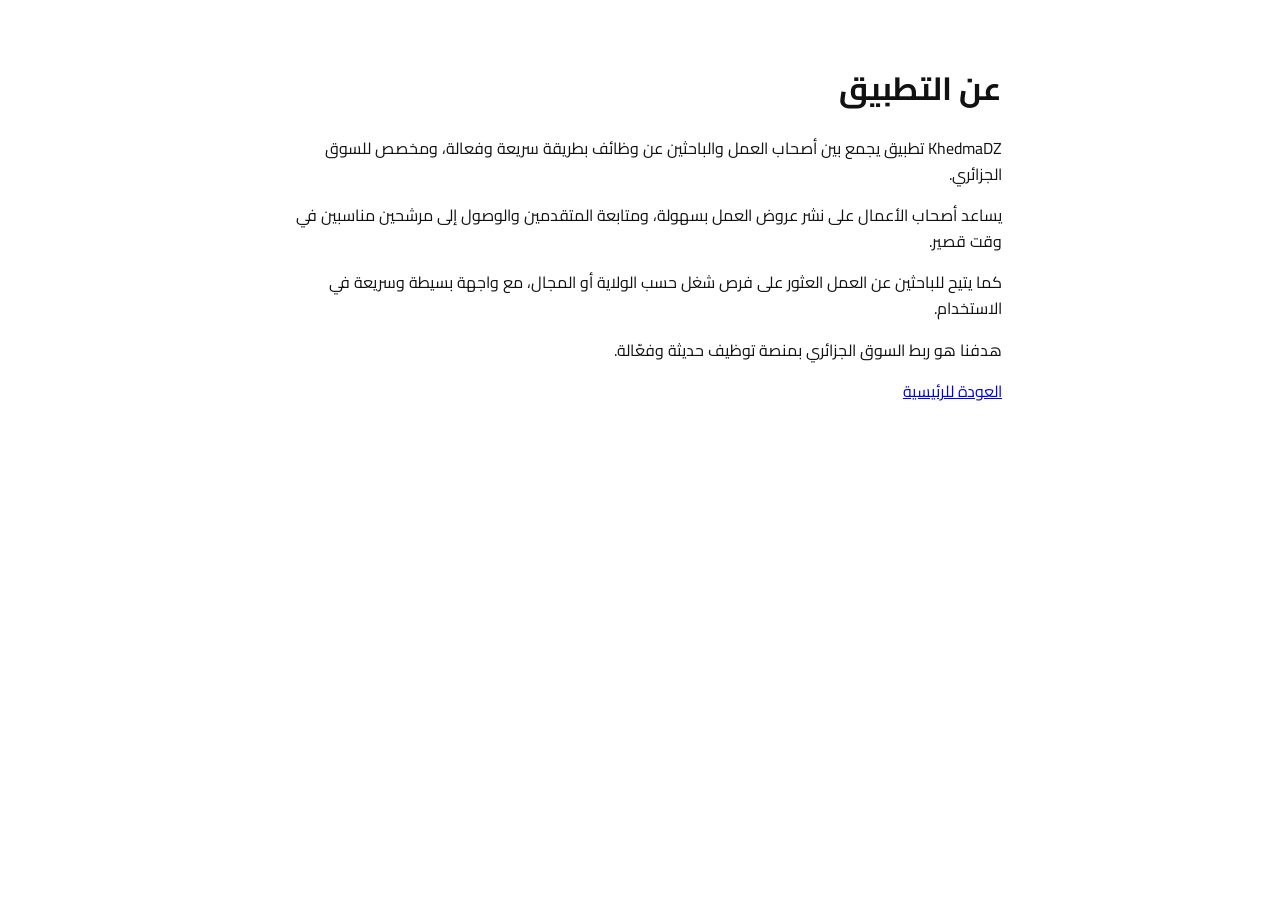
==== about.html @ 39e59d47 "Create about.html" ====
<!doctype html>
<html lang="ar" dir="rtl">
<head>
  <meta charset="utf-8">
  <meta name="viewport" content="width=device-width,initial-scale=1">
  <title>عن KhedmaDZ</title>
  <link href="https://fonts.googleapis.com/css2?family=Cairo:wght@300;400;600;700&display=swap" rel="stylesheet">
  <link rel="stylesheet" href="style.css">
</head>
<body>
<div class="container article">
  <h1>عن التطبيق</h1>
  <p>KhedmaDZ تطبيق يجمع بين أصحاب العمل والباحثين عن وظائف بطريقة سريعة وفعالة، ومخصص للسوق الجزائري.</p>

  <p>يساعد أصحاب الأعمال على نشر عروض العمل بسهولة، ومتابعة المتقدمين والوصول إلى مرشحين مناسبين في وقت قصير.</p>

  <p>كما يتيح للباحثين عن العمل العثور على فرص شغل حسب الولاية أو المجال، مع واجهة بسيطة وسريعة في الاستخدام.</p>

  <p>هدفنا هو ربط السوق الجزائري بمنصة توظيف حديثة وفعّالة.</p>

  <p><a href="index.html">العودة للرئيسية</a></p>
</div>
</body>
</html>
---- style.css ----
:root{
  --accent:#f5c21a;
  --dark:#111;
  --muted:#666;
}
*{box-sizing:border-box}
body{font-family:Cairo, system-ui, Arial; margin:0; background:#fff; color:var(--dark); line-height:1.6}
.container{max-width:980px;margin:40px auto;padding:20px}
.header{display:flex;align-items:center;justify-content:space-between}
.logo{font-weight:700}
.hero{background:#fff;padding:36px;border-radius:10px;text-align:center;box-shadow:0 6px 18px rgba(0,0,0,0.06)}
.h1{font-size:28px;margin:8px 0}
.h2{color:var(--muted);margin-bottom:18px}
.cta{display:inline-block;background:var(--accent);color:#000;padding:12px 22px;border-radius:8px;font-weight:700;text-decoration:none}
.features{display:grid;grid-template-columns:repeat(auto-fit,minmax(220px,1fr));gap:16px;margin-top:24px}
.card{background:#fafafa;border-radius:8px;padding:18px;box-shadow:0 3px 10px rgba(0,0,0,0.04)}
.footer{margin-top:28px;text-align:center;color:var(--muted);font-size:14px}
.nav{margin-top:14px;text-align:center}
.nav a{margin:0 8px;color:var(--dark);text-decoration:none}
.article{max-width:760px;margin:24px auto;padding:18px}
.ad-slot{background:#f1f1f1;border:1px dashed #ddd;padding:18px;margin:18px 0;text-align:center;color:var(--muted)}

@media(max-width:600px){.container{margin:20px 12px}}
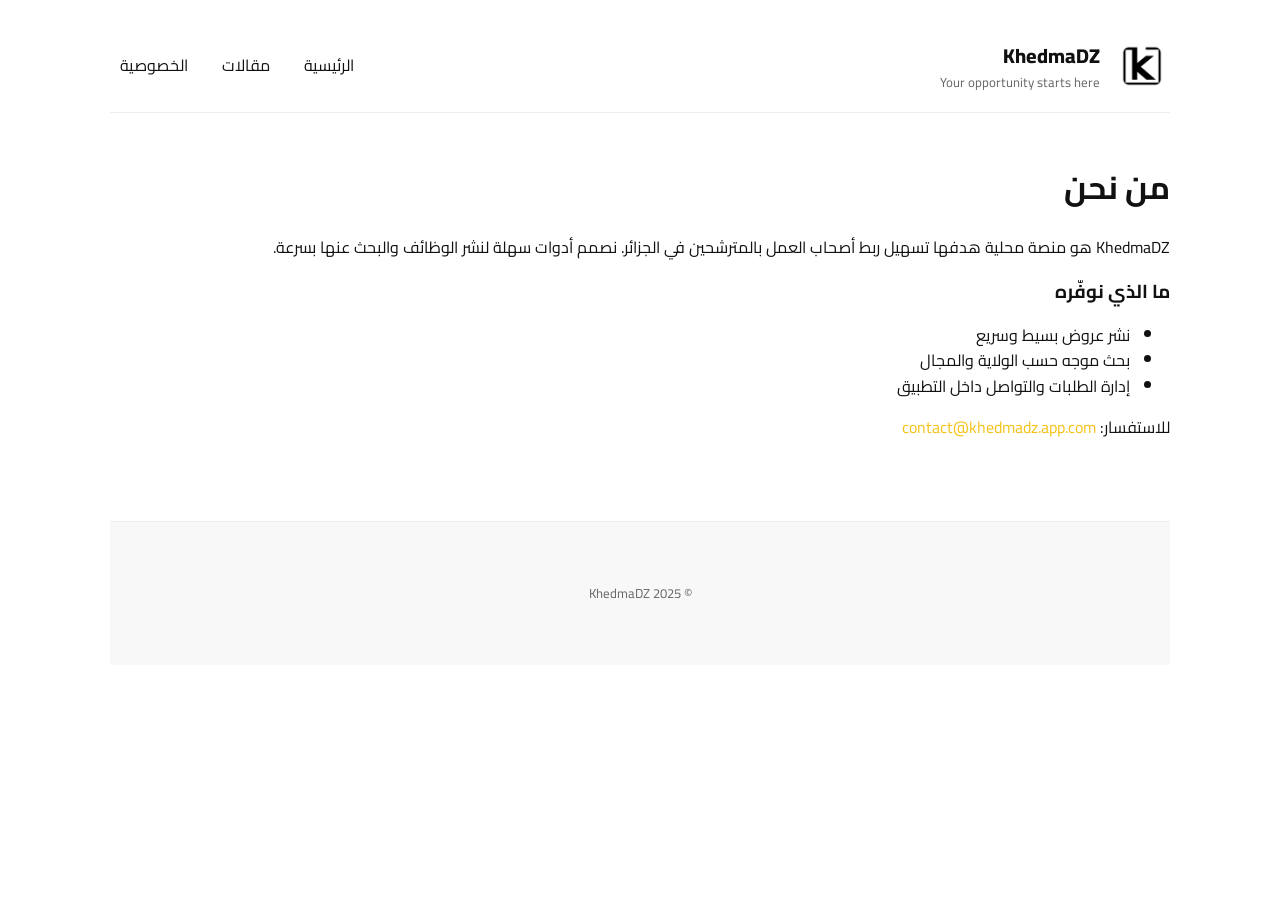
==== commit 8e36cb78: "Update about.html" ====
--- a/about.html
+++ b/about.html
@@ -1,24 +1,42 @@
 <!doctype html>
 <html lang="ar" dir="rtl">
 <head>
-  <meta charset="utf-8">
-  <meta name="viewport" content="width=device-width,initial-scale=1">
+  <meta charset="utf-8"><meta name="viewport" content="width=device-width,initial-scale=1">
   <title>عن KhedmaDZ</title>
-  <link href="https://fonts.googleapis.com/css2?family=Cairo:wght@300;400;600;700&display=swap" rel="stylesheet">
+  <link href="https://fonts.googleapis.com/css2?family=Cairo:wght@300;400;700&display=swap" rel="stylesheet">
   <link rel="stylesheet" href="style.css">
 </head>
 <body>
-<div class="container article">
-  <h1>عن التطبيق</h1>
-  <p>KhedmaDZ تطبيق يجمع بين أصحاب العمل والباحثين عن وظائف بطريقة سريعة وفعالة، ومخصص للسوق الجزائري.</p>
+  <div class="container">
+    <header class="site-header">
+      <div class="brand">
+        <img class="logo" src="design.dz.png" alt="KhedmaDZ">
+        <div><div class="title">KhedmaDZ</div><div class="tag">Your opportunity starts here</div></div>
+      </div>
+      <nav class="nav"><a href="index.html">الرئيسية</a><a href="blog.html">مقالات</a><a href="privacy.html">الخصوصية</a></nav>
+    </header>
 
-  <p>يساعد أصحاب الأعمال على نشر عروض العمل بسهولة، ومتابعة المتقدمين والوصول إلى مرشحين مناسبين في وقت قصير.</p>
+    <main class="section">
+      <div class="hero-card article">
+        <h1>من نحن</h1>
+        <p>KhedmaDZ هو منصة محلية هدفها تسهيل ربط أصحاب العمل بالمترشحين في الجزائر. نصمم أدوات سهلة لنشر الوظائف والبحث عنها بسرعة.</p>
 
-  <p>كما يتيح للباحثين عن العمل العثور على فرص شغل حسب الولاية أو المجال، مع واجهة بسيطة وسريعة في الاستخدام.</p>
+        <h3>ما الذي نوفّره</h3>
+        <ul>
+          <li>نشر عروض بسيط وسريع</li>
+          <li>بحث موجه حسب الولاية والمجال</li>
+          <li>إدارة الطلبات والتواصل داخل التطبيق</li>
+        </ul>
 
-  <p>هدفنا هو ربط السوق الجزائري بمنصة توظيف حديثة وفعّالة.</p>
+        <p>للاستفسار: <a href="mailto:contact@khedmadz.app.com">contact@khedmadz.app.com</a></p>
+      </div>
+    </main>
 
-  <p><a href="index.html">العودة للرئيسية</a></p>
-</div>
+    <footer class="footer">
+      <div class="container center">
+        <p class="small">© 2025 KhedmaDZ</p>
+      </div>
+    </footer>
+  </div>
 </body>
 </html>
--- a/style.css
+++ b/style.css
@@ -2,22 +2,49 @@
   --accent:#f5c21a;
   --dark:#111;
   --muted:#666;
+  --bg:#ffffff;
+  --card:#fbfbfb;
+  --border:#eee;
+  --maxw:1100px;
+  --radius:12px;
+  --container-padding:20px;
 }
 *{box-sizing:border-box}
-body{font-family:Cairo, system-ui, Arial; margin:0; background:#fff; color:var(--dark); line-height:1.6}
-.container{max-width:980px;margin:40px auto;padding:20px}
-.header{display:flex;align-items:center;justify-content:space-between}
-.logo{font-weight:700}
-.hero{background:#fff;padding:36px;border-radius:10px;text-align:center;box-shadow:0 6px 18px rgba(0,0,0,0.06)}
-.h1{font-size:28px;margin:8px 0}
-.h2{color:var(--muted);margin-bottom:18px}
-.cta{display:inline-block;background:var(--accent);color:#000;padding:12px 22px;border-radius:8px;font-weight:700;text-decoration:none}
-.features{display:grid;grid-template-columns:repeat(auto-fit,minmax(220px,1fr));gap:16px;margin-top:24px}
-.card{background:#fafafa;border-radius:8px;padding:18px;box-shadow:0 3px 10px rgba(0,0,0,0.04)}
-.footer{margin-top:28px;text-align:center;color:var(--muted);font-size:14px}
-.nav{margin-top:14px;text-align:center}
-.nav a{margin:0 8px;color:var(--dark);text-decoration:none}
-.article{max-width:760px;margin:24px auto;padding:18px}
-.ad-slot{background:#f1f1f1;border:1px dashed #ddd;padding:18px;margin:18px 0;text-align:center;color:var(--muted)}
-
-@media(max-width:600px){.container{margin:20px 12px}}
+html,body{height:100%;margin:0;font-family: 'Cairo', system-ui, sans-serif;background:var(--bg);color:var(--dark);line-height:1.6}
+a{color:var(--accent);text-decoration:none}
+.container{max-width:var(--maxw);margin:0 auto;padding:var(--container-padding)}
+.site-header{display:flex;align-items:center;justify-content:space-between;padding:18px 0;border-bottom:1px solid var(--border);background:#fff;position:sticky;top:0;z-index:40}
+.brand{display:flex;align-items:center;gap:14px}
+.brand img.logo{height:56px}
+.brand .title{font-weight:800;font-size:20px}
+.brand .tag{font-size:13px;color:var(--muted)}
+.nav{display:flex;gap:14px;align-items:center}
+.nav a{color:var(--dark);padding:8px 10px;border-radius:8px}
+.nav a:hover{background:#f7f7f7}
+.hero{display:grid;grid-template-columns:1fr 420px;gap:28px;align-items:center;padding:36px 0}
+@media(max-width:920px){.hero{grid-template-columns:1fr;padding:28px 0}}
+.hero .hero-card{background:linear-gradient(180deg,#fff,#fbfbfb);padding:28px;border-radius:16px;box-shadow:0 8px 30px rgba(0,0,0,0.04)}
+.h1{font-size:30px;margin:0 0 10px}
+.h2{color:var(--muted);margin:0 0 18px}
+.cta{display:inline-block;background:var(--accent);color:#000;padding:12px 20px;border-radius:10px;font-weight:700}
+.hero .meta{margin-top:16px;color:var(--muted);font-size:14px}
+.screenshots{display:flex;flex-direction:column;gap:12px;align-items:center}
+.screenshots img{width:320px;border-radius:18px;box-shadow:0 12px 30px rgba(0,0,0,0.08)}
+.features{display:grid;grid-template-columns:repeat(auto-fit,minmax(220px,1fr));gap:16px;margin-top:22px}
+.card{background:var(--card);padding:18px;border-radius:12px;border:1px solid var(--border)}
+.section{padding:28px 0}
+.section h3{margin:0 0 10px}
+.employer-boxes{display:grid;grid-template-columns:repeat(auto-fit,minmax(260px,1fr));gap:14px;margin-top:14px}
+.ad-slot{background:#fff;border:1px dashed #ddd;padding:18px;text-align:center;color:var(--muted);border-radius:10px;margin:18px 0}
+.blog-list ul{padding-left:18px}
+.footer{background:#f8f8f8;padding:28px 0;margin-top:36px;border-top:1px solid var(--border)}
+.footer .row{display:flex;flex-wrap:wrap;gap:18px;justify-content:space-between;align-items:center}
+.footer .contacts a{display:inline-block;margin-right:8px;color:var(--dark)}
+.small{font-size:13px;color:var(--muted)}
+.center{text-align:center}
+@media(max-width:600px){
+  .nav{display:none}
+  .hero{grid-template-columns:1fr}
+  .screenshots img{width:220px}
+  .brand .title{font-size:18px}
+}
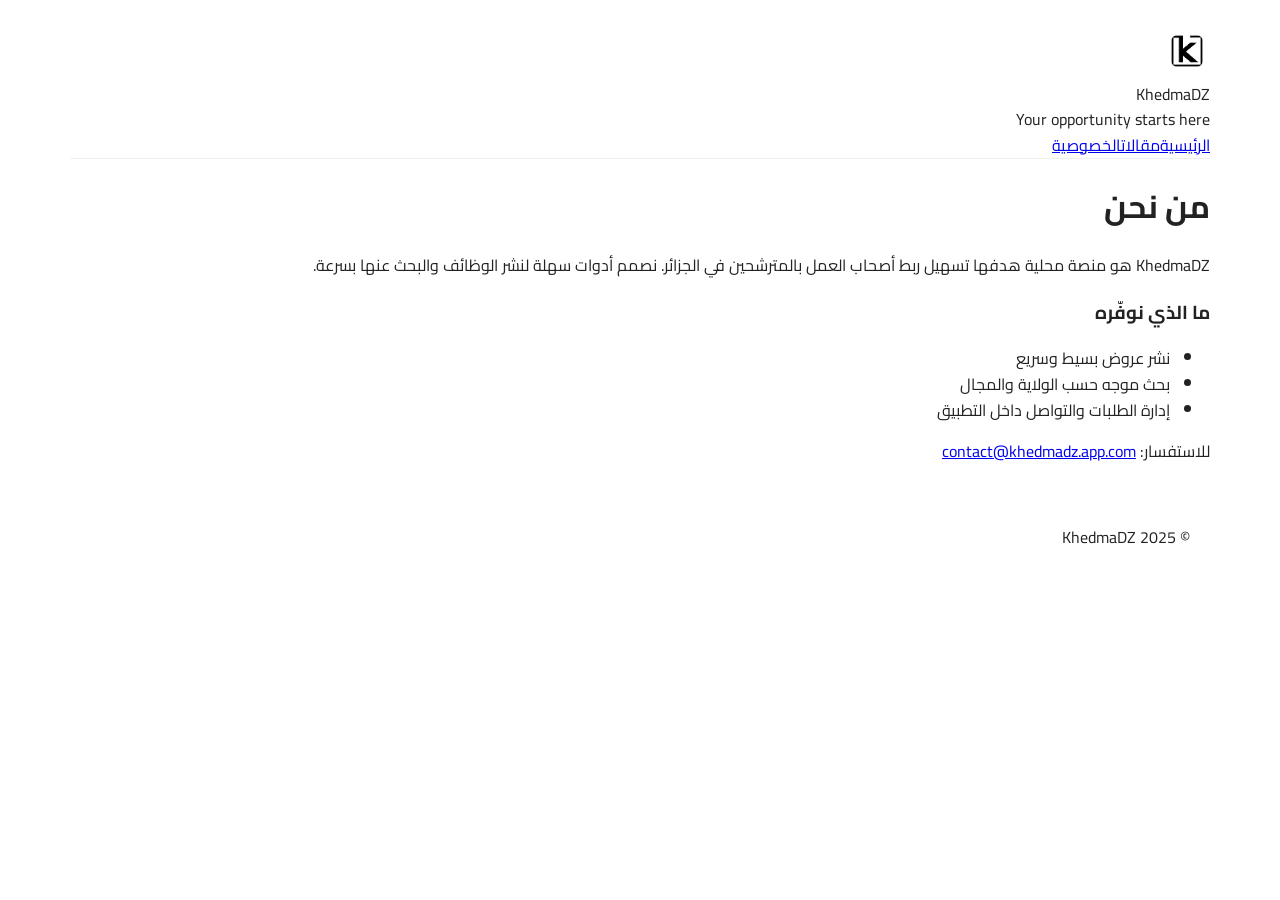
==== commit e7c9d243: "Update about.html" ====
--- a/about.html
+++ b/about.html
@@ -1,6 +1,15 @@
 <!doctype html>
 <html lang="ar" dir="rtl">
 <head>
+  <!-- Google tag (gtag.js) -->
+<script async src="https://www.googletagmanager.com/gtag/js?id=AW-17768304312"></script>
+<script>
+  window.dataLayer = window.dataLayer || [];
+  function gtag(){dataLayer.push(arguments);}
+  gtag('js', new Date());
+
+  gtag('config', 'AW-17768304312');
+</script>
   <meta charset="utf-8"><meta name="viewport" content="width=device-width,initial-scale=1">
   <title>عن KhedmaDZ</title>
   <link href="https://fonts.googleapis.com/css2?family=Cairo:wght@300;400;700&display=swap" rel="stylesheet">
--- a/style.css
+++ b/style.css
@@ -1,50 +1,115 @@
+/* قاعدة عامة */
 :root{
-  --accent:#f5c21a;
-  --dark:#111;
-  --muted:#666;
-  --bg:#ffffff;
-  --card:#fbfbfb;
-  --border:#eee;
-  --maxw:1100px;
-  --radius:12px;
+  --accent:#f3c13a; /* أصفر مائل كما في الصور */
+  --muted:#9b9b9b;
+  --card-bg:#ffffff;
+  --card-shadow: 0 12px 30px rgba(11,11,11,0.04);
+  --max-width:1180px;
   --container-padding:20px;
+  --font-serif: "Cairo", system-ui, -apple-system, "Segoe UI", Roboto, "Helvetica Neue", Arial;
 }
+
 *{box-sizing:border-box}
-html,body{height:100%;margin:0;font-family: 'Cairo', system-ui, sans-serif;background:var(--bg);color:var(--dark);line-height:1.6}
-a{color:var(--accent);text-decoration:none}
-.container{max-width:var(--maxw);margin:0 auto;padding:var(--container-padding)}
-.site-header{display:flex;align-items:center;justify-content:space-between;padding:18px 0;border-bottom:1px solid var(--border);background:#fff;position:sticky;top:0;z-index:40}
-.brand{display:flex;align-items:center;gap:14px}
-.brand img.logo{height:56px}
-.brand .title{font-weight:800;font-size:20px}
-.brand .tag{font-size:13px;color:var(--muted)}
-.nav{display:flex;gap:14px;align-items:center}
-.nav a{color:var(--dark);padding:8px 10px;border-radius:8px}
-.nav a:hover{background:#f7f7f7}
-.hero{display:grid;grid-template-columns:1fr 420px;gap:28px;align-items:center;padding:36px 0}
-@media(max-width:920px){.hero{grid-template-columns:1fr;padding:28px 0}}
-.hero .hero-card{background:linear-gradient(180deg,#fff,#fbfbfb);padding:28px;border-radius:16px;box-shadow:0 8px 30px rgba(0,0,0,0.04)}
-.h1{font-size:30px;margin:0 0 10px}
-.h2{color:var(--muted);margin:0 0 18px}
-.cta{display:inline-block;background:var(--accent);color:#000;padding:12px 20px;border-radius:10px;font-weight:700}
-.hero .meta{margin-top:16px;color:var(--muted);font-size:14px}
-.screenshots{display:flex;flex-direction:column;gap:12px;align-items:center}
-.screenshots img{width:320px;border-radius:18px;box-shadow:0 12px 30px rgba(0,0,0,0.08)}
-.features{display:grid;grid-template-columns:repeat(auto-fit,minmax(220px,1fr));gap:16px;margin-top:22px}
-.card{background:var(--card);padding:18px;border-radius:12px;border:1px solid var(--border)}
-.section{padding:28px 0}
-.section h3{margin:0 0 10px}
-.employer-boxes{display:grid;grid-template-columns:repeat(auto-fit,minmax(260px,1fr));gap:14px;margin-top:14px}
-.ad-slot{background:#fff;border:1px dashed #ddd;padding:18px;text-align:center;color:var(--muted);border-radius:10px;margin:18px 0}
-.blog-list ul{padding-left:18px}
-.footer{background:#f8f8f8;padding:28px 0;margin-top:36px;border-top:1px solid var(--border)}
-.footer .row{display:flex;flex-wrap:wrap;gap:18px;justify-content:space-between;align-items:center}
-.footer .contacts a{display:inline-block;margin-right:8px;color:var(--dark)}
-.small{font-size:13px;color:var(--muted)}
-.center{text-align:center}
-@media(max-width:600px){
-  .nav{display:none}
-  .hero{grid-template-columns:1fr}
-  .screenshots img{width:220px}
-  .brand .title{font-size:18px}
+html,body{height:100%}
+body{
+  margin:0;
+  font-family:var(--font-serif);
+  direction:rtl;
+  color:#222;
+  background:#fff;
+  -webkit-font-smoothing:antialiased;
+  -moz-osx-font-smoothing:grayscale;
+  line-height:1.6;
 }
+
+/* Container */
+.container{
+  max-width:var(--max-width);
+  margin:0 auto;
+  padding:28px var(--container-padding);
+}
+
+/* Header */
+.site-header{
+  border-bottom:1px solid rgba(0,0,0,0.06);
+  background:#fff;
+  position:sticky;
+  top:0;
+  z-index:50;
+}
+.header-inner{
+  display:flex;
+  align-items:center;
+  justify-content:space-between;
+}
+.logo{height:46px}
+.main-nav ul{list-style:none;margin:0;padding:0;display:flex;gap:22px;align-items:center}
+.main-nav a{color:#222;text-decoration:none;font-weight:600}
+
+/* Hero */
+.hero{display:flex;gap:30px;align-items:flex-start;padding:48px 0 60px}
+.hero-left{flex:1;min-width:260px;padding-top:14px}
+.hero-right{width:520px;display:flex;justify-content:center;align-items:center}
+.hero h1{font-size:34px;margin:0 0 12px;font-weight:800}
+.subtitle{color: #444;margin:6px 0 18px}
+.btn-cta{display:inline-block;background:var(--accent);color:#111;padding:12px 18px;border-radius:8px;text-decoration:none;font-weight:700;box-shadow:0 6px 18px rgba(243,193,58,0.12)}
+.meta{font-size:13px;color:var(--muted);margin-top:10px}
+.meta a{color:var(--accent);text-decoration:none}
+
+/* phones gallery */
+.phones{position:relative;display:flex;gap:18px;justify-content:center;align-items:center}
+.phone{background:#fff;border-radius:14px;padding:18px;box-shadow: var(--card-shadow);transform-origin:center;display:flex;justify-content:center;align-items:center}
+.phone img{display:block;max-width:220px;height:auto;border-radius:18px}
+
+/* position tweaks to mimic stacked phones */
+.p1{transform: translateX(0) rotate(-1deg); z-index:3}
+.p2{transform: translateX(-24px) translateY(6px) rotate(0deg); z-index:2}
+.p3{transform: translateX(-48px) translateY(12px) rotate(2deg); z-index:1}
+
+/* Features inline (hero) */
+.features-inline{display:flex;gap:12px;margin-top:22px}
+.feature-box{background:#fff;padding:18px;border-radius:10px;box-shadow: var(--card-shadow);flex:1}
+.feature-box h4{margin:0 0 8px}
+
+/* For employers */
+.for-employers{padding:40px 0}
+.cards{display:grid;grid-template-columns:repeat(3,1fr);gap:18px;margin-top:18px}
+.card{background:#fff;border-radius:12px;padding:22px;box-shadow:var(--card-shadow);min-height:110px}
+.card h3{margin:0 0 10px;font-size:18px}
+
+/* Blog teaser */
+.blog-teaser{padding:40px 0 80px;text-align:center}
+.blog-teaser .teaser-list{list-style:none;padding:0;margin:14px 0 0}
+.blog-teaser .teaser-list li{margin:10px 0}
+.blog-teaser a{color:var(--accent);text-decoration:none;font-weight:700}
+
+/* Footer */
+.site-footer{border-top:1px solid rgba(0,0,0,0.05);background:#fafafa;padding:30px 0}
+.footer-grid{display:flex;gap:20px;align-items:flex-start;justify-content:space-between}
+.footer-grid .col{flex:1}
+.contact-col .emails a{color:var(--accent);text-decoration:none;font-weight:700}
+.muted{color:var(--muted)}
+
+/* Responsive: mobile first adjustments */
+@media (max-width:980px){
+  .hero{flex-direction:column-reverse;align-items:center;padding:28px 0}
+  .hero-right{width:100%}
+  .phones{gap:12px}
+  .phone img{max-width:260px}
+  .cards{grid-template-columns:1fr;align-items:stretch}
+  .features-inline{flex-direction:column}
+  .main-nav ul{gap:14px}
+  .header-inner{padding:8px 10px}
+  .logo{height:42px}
+  .hero h1{font-size:28px;text-align:center}
+  .hero-left{text-align:center}
+  .blog-teaser{text-align:center}
+  .footer-grid{flex-direction:column;gap:14px}
+}
+
+/* Small mobile tweaks */
+@media (max-width:420px){
+  .hero h1{font-size:22px}
+  .phone img{max-width:220px}
+  .btn-cta{padding:10px 14px}
+}
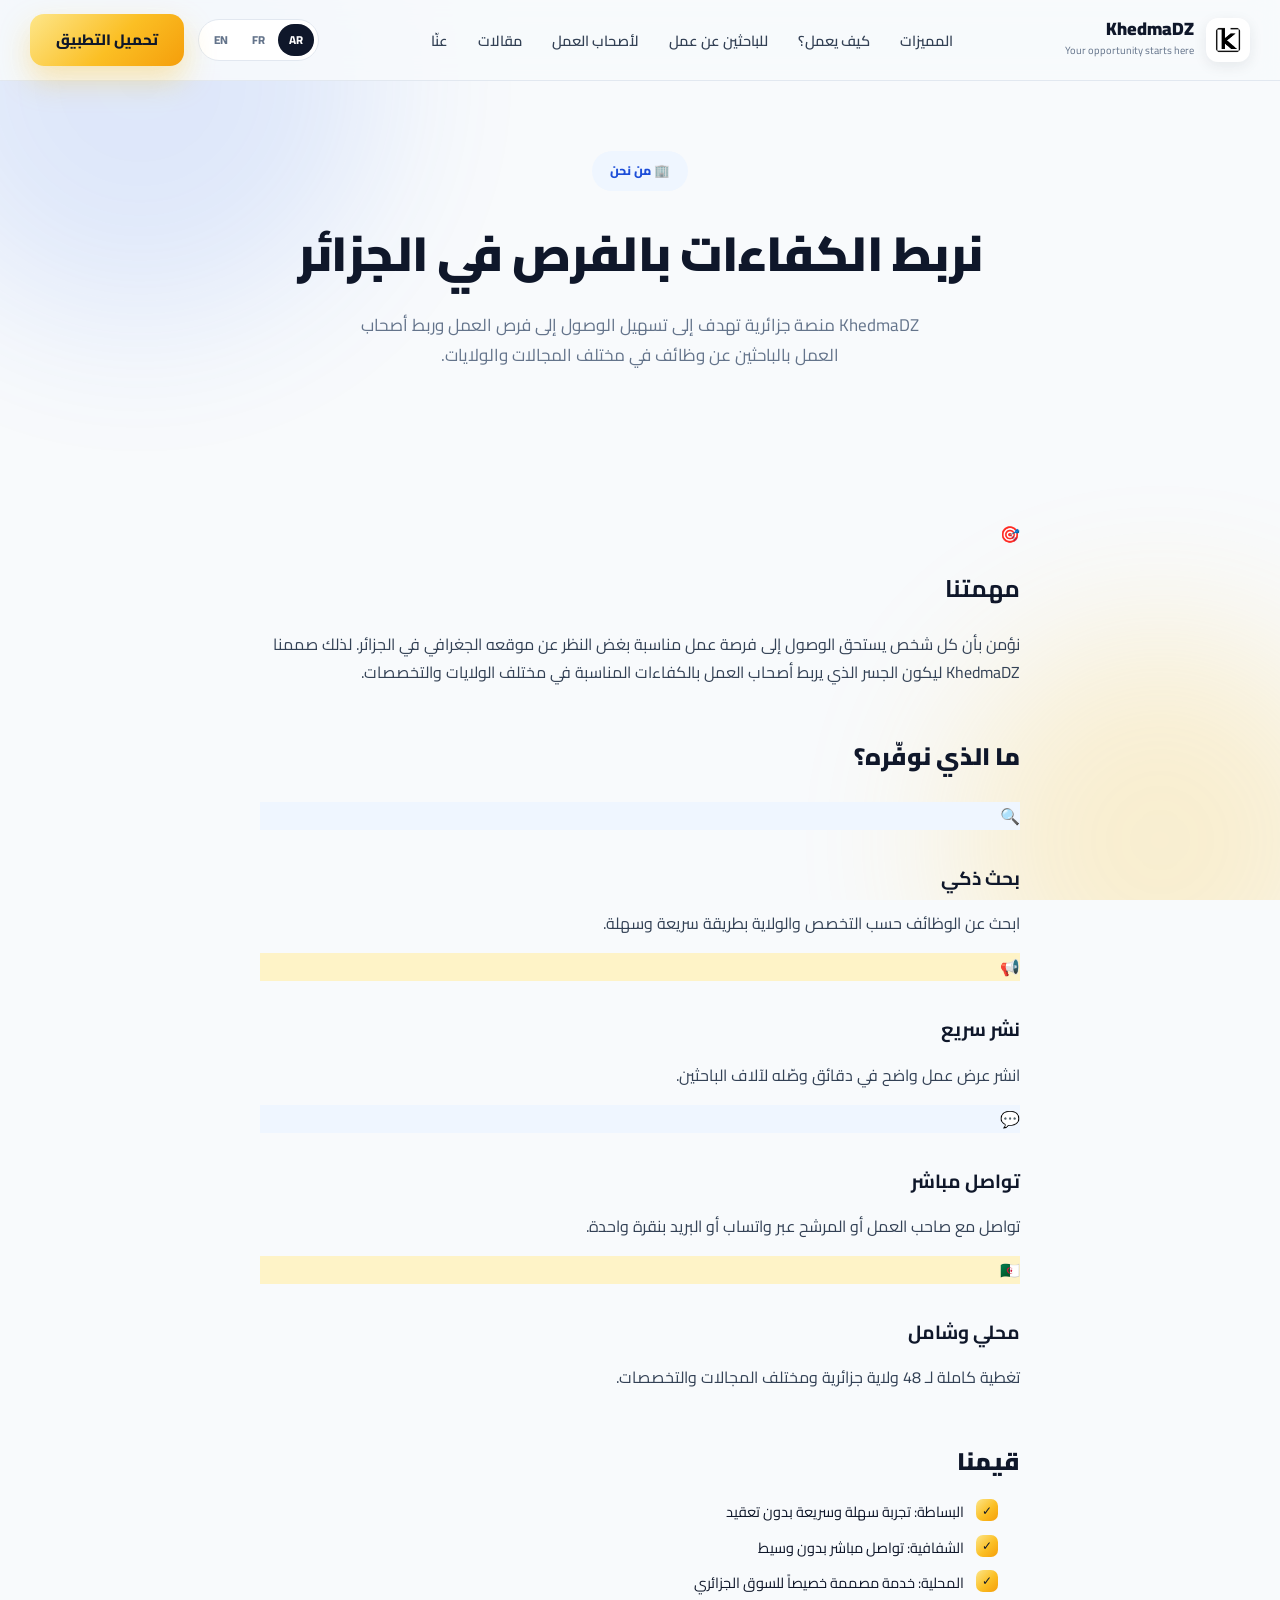
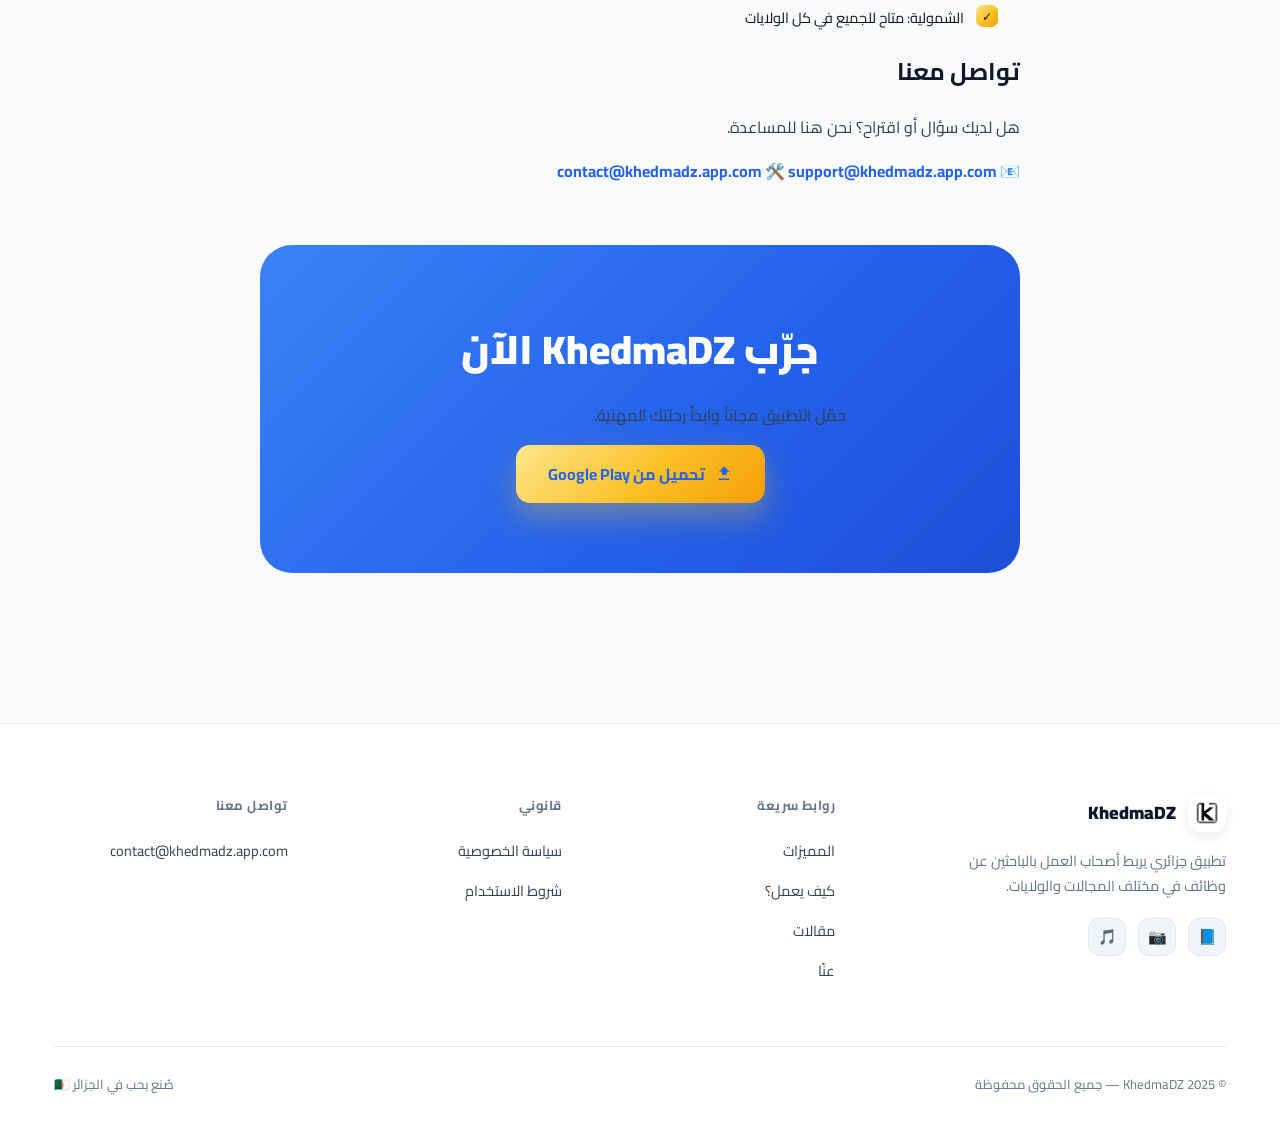
==== commit 51bd8c57: "Update about.html" ====
--- a/about.html
+++ b/about.html
@@ -1,51 +1,257 @@
 <!doctype html>
 <html lang="ar" dir="rtl">
 <head>
-  <!-- Google tag (gtag.js) -->
+<!-- Google tag (gtag.js) -->
 <script async src="https://www.googletagmanager.com/gtag/js?id=AW-17768304312"></script>
 <script>
   window.dataLayer = window.dataLayer || [];
   function gtag(){dataLayer.push(arguments);}
   gtag('js', new Date());
-
   gtag('config', 'AW-17768304312');
 </script>
-  <meta charset="utf-8"><meta name="viewport" content="width=device-width,initial-scale=1">
-  <title>عن KhedmaDZ</title>
-  <link href="https://fonts.googleapis.com/css2?family=Cairo:wght@300;400;700&display=swap" rel="stylesheet">
-  <link rel="stylesheet" href="style.css">
+
+<meta charset="utf-8">
+<meta name="viewport" content="width=device-width,initial-scale=1">
+<title>من نحن | KhedmaDZ</title>
+<meta name="description" content="تعرّف على تطبيق KhedmaDZ، المنصة الجزائرية التي تربط أصحاب العمل بالباحثين عن وظائف في مختلف المجالات والولايات.">
+<link rel="canonical" href="https://khedmadzapp.com/about.html">
+
+<link href="https://fonts.googleapis.com/css2?family=Cairo:wght@400;500;600;700;800;900&display=swap" rel="stylesheet">
+<link rel="stylesheet" href="style.css">
 </head>
 <body>
+
+<!-- ===== Header ===== -->
+<header class="site-header">
+  <div class="container header-inner">
+    <a href="index.html" class="brand">
+      <img class="logo" src="design.dz.png" alt="KhedmaDZ">
+      <div class="brand-text">
+        <div class="title">KhedmaDZ</div>
+        <div class="tag">Your opportunity starts here</div>
+      </div>
+    </a>
+
+    <nav class="main-nav">
+      <ul>
+        <li><a href="index.html#features">المميزات</a></li>
+        <li><a href="index.html#how-it-works">كيف يعمل؟</a></li>
+        <li><a href="index.html#job-seekers">للباحثين عن عمل</a></li>
+        <li><a href="index.html#employers">لأصحاب العمل</a></li>
+        <li><a href="blog.html">مقالات</a></li>
+        <li><a href="about.html">عنّا</a></li>
+      </ul>
+    </nav>
+
+    <div class="header-actions">
+      <div class="lang-switch">
+        <a href="about.html" class="active">AR</a>
+        <a href="fr/about.html">FR</a>
+        <a href="en/about.html">EN</a>
+      </div>
+      <a class="btn btn-primary js-download-btn" role="button" tabindex="0">
+        تحميل التطبيق
+      </a>
+    </div>
+
+    <input type="checkbox" id="nav-toggle" class="nav-toggle">
+    <label for="nav-toggle" class="nav-toggle-label">
+      <span></span><span></span><span></span>
+    </label>
+  </div>
+
+  <nav class="main-nav-mobile">
+    <a href="index.html#features">المميزات</a>
+    <a href="index.html#how-it-works">كيف يعمل؟</a>
+    <a href="index.html#job-seekers">للباحثين عن عمل</a>
+    <a href="index.html#employers">لأصحاب العمل</a>
+    <a href="blog.html">مقالات</a>
+    <a href="about.html">عنّا</a>
+    <div class="lang-switch">
+      <a href="about.html" class="active">AR</a>
+      <a href="fr/about.html">FR</a>
+      <a href="en/about.html">EN</a>
+    </div>
+  </nav>
+</header>
+
+<!-- ===== Page Hero ===== -->
+<section class="page-hero">
+  <div class="aurora">
+    <span class="a1"></span>
+    <span class="a2"></span>
+  </div>
+  <div class="container" style="position:relative;z-index:1;text-align:center;padding-top:70px;padding-bottom:70px">
+    <span class="badge badge-outline" data-reveal>🏢 من نحن</span>
+    <h1 data-reveal style="font-size:clamp(28px,4vw,48px);font-weight:900;margin:0 0 16px;letter-spacing:-.5px">
+      نربط الكفاءات بالفرص في الجزائر
+    </h1>
+    <p data-reveal style="color:var(--muted);font-size:17px;max-width:580px;margin:0 auto">
+      KhedmaDZ منصة جزائرية تهدف إلى تسهيل الوصول إلى فرص العمل
+      وربط أصحاب العمل بالباحثين عن وظائف في مختلف المجالات والولايات.
+    </p>
+  </div>
+</section>
+
+<!-- ===== Main content ===== -->
+<main>
+  <div class="container article-page">
+
+    <!-- Mission -->
+    <div class="about-card" data-reveal>
+      <div class="about-card-icon">🎯</div>
+      <div>
+        <h2>مهمتنا</h2>
+        <p>
+          نؤمن بأن كل شخص يستحق الوصول إلى فرصة عمل مناسبة بغض النظر عن
+          موقعه الجغرافي في الجزائر. لذلك صممنا KhedmaDZ ليكون الجسر الذي
+          يربط أصحاب العمل بالكفاءات المناسبة في مختلف الولايات والتخصصات.
+        </p>
+      </div>
+    </div>
+
+    <!-- What we offer -->
+    <div data-reveal>
+      <h2 style="font-size:24px;font-weight:900;margin:50px 0 24px">ما الذي نوفّره؟</h2>
+      <div class="about-grid">
+        <div class="about-feature">
+          <div class="about-feature-icon icon-blue">🔍</div>
+          <h3>بحث ذكي</h3>
+          <p>ابحث عن الوظائف حسب التخصص والولاية بطريقة سريعة وسهلة.</p>
+        </div>
+        <div class="about-feature">
+          <div class="about-feature-icon icon-yellow">📢</div>
+          <h3>نشر سريع</h3>
+          <p>انشر عرض عمل واضح في دقائق وصّله لآلاف الباحثين.</p>
+        </div>
+        <div class="about-feature">
+          <div class="about-feature-icon icon-blue">💬</div>
+          <h3>تواصل مباشر</h3>
+          <p>تواصل مع صاحب العمل أو المرشح عبر واتساب أو البريد بنقرة واحدة.</p>
+        </div>
+        <div class="about-feature">
+          <div class="about-feature-icon icon-yellow">🇩🇿</div>
+          <h3>محلي وشامل</h3>
+          <p>تغطية كاملة لـ 48 ولاية جزائرية ومختلف المجالات والتخصصات.</p>
+        </div>
+      </div>
+    </div>
+
+    <!-- Values -->
+    <div data-reveal>
+      <h2 style="font-size:24px;font-weight:900;margin:50px 0 16px">قيمنا</h2>
+      <ul class="check-list">
+        <li>البساطة: تجربة سهلة وسريعة بدون تعقيد</li>
+        <li>الشفافية: تواصل مباشر بدون وسيط</li>
+        <li>المحلية: خدمة مصممة خصيصاً للسوق الجزائري</li>
+        <li>الشمولية: متاح للجميع في كل الولايات</li>
+      </ul>
+    </div>
+
+    <!-- Contact -->
+    <div class="about-contact" data-reveal>
+      <h2>تواصل معنا</h2>
+      <p>هل لديك سؤال أو اقتراح؟ نحن هنا للمساعدة.</p>
+      <div class="contact-links">
+        <a href="mailto:contact@khedmadz.app.com" class="contact-link">
+          <span>📧</span>
+          contact@khedmadz.app.com
+        </a>
+        <a href="mailto:support@khedmadz.app.com" class="contact-link">
+          <span>🛠️</span>
+          support@khedmadz.app.com
+        </a>
+      </div>
+    </div>
+
+    <!-- CTA -->
+    <div class="cta-band" data-reveal="scale" style="margin-top:60px">
+      <h2>جرّب KhedmaDZ الآن</h2>
+      <p>حمّل التطبيق مجاناً وابدأ رحلتك المهنية.</p>
+      <a class="btn btn-primary btn-lg js-download-btn" role="button" tabindex="0">
+        <svg viewBox="0 0 24 24"><path fill="currentColor" d="M5 20h14v-2H5v2zm7-18L5.33 9h3.84v4h6.66V9h3.84L12 2z"/></svg>
+        تحميل من Google Play
+      </a>
+    </div>
+
+  </div>
+</main>
+
+<!-- ===== Footer ===== -->
+<footer class="site-footer">
   <div class="container">
-    <header class="site-header">
-      <div class="brand">
-        <img class="logo" src="design.dz.png" alt="KhedmaDZ">
-        <div><div class="title">KhedmaDZ</div><div class="tag">Your opportunity starts here</div></div>
-      </div>
-      <nav class="nav"><a href="index.html">الرئيسية</a><a href="blog.html">مقالات</a><a href="privacy.html">الخصوصية</a></nav>
-    </header>
-
-    <main class="section">
-      <div class="hero-card article">
-        <h1>من نحن</h1>
-        <p>KhedmaDZ هو منصة محلية هدفها تسهيل ربط أصحاب العمل بالمترشحين في الجزائر. نصمم أدوات سهلة لنشر الوظائف والبحث عنها بسرعة.</p>
-
-        <h3>ما الذي نوفّره</h3>
+    <div class="footer-grid">
+      <div class="footer-col footer-brand">
+        <div class="brand">
+          <img class="logo" src="design.dz.png" alt="KhedmaDZ" style="height:38px;width:38px">
+          <div class="brand-text"><div class="title">KhedmaDZ</div></div>
+        </div>
+        <p>تطبيق جزائري يربط أصحاب العمل بالباحثين عن وظائف في مختلف المجالات والولايات.</p>
+        <div class="social-row">
+          <a href="https://www.facebook.com/share/175tyBWDvn/" target="_blank" rel="noopener" aria-label="Facebook">📘</a>
+          <a href="https://www.instagram.com/khedma__dz" target="_blank" rel="noopener" aria-label="Instagram">📷</a>
+          <a href="https://www.tiktok.com/@khedma__dz" target="_blank" rel="noopener" aria-label="TikTok">🎵</a>
+        </div>
+      </div>
+      <div class="footer-col">
+        <h4>روابط سريعة</h4>
         <ul>
-          <li>نشر عروض بسيط وسريع</li>
-          <li>بحث موجه حسب الولاية والمجال</li>
-          <li>إدارة الطلبات والتواصل داخل التطبيق</li>
+          <li><a href="index.html#features">المميزات</a></li>
+          <li><a href="index.html#how-it-works">كيف يعمل؟</a></li>
+          <li><a href="blog.html">مقالات</a></li>
+          <li><a href="about.html">عنّا</a></li>
         </ul>
-
-        <p>للاستفسار: <a href="mailto:contact@khedmadz.app.com">contact@khedmadz.app.com</a></p>
-      </div>
-    </main>
-
-    <footer class="footer">
-      <div class="container center">
-        <p class="small">© 2025 KhedmaDZ</p>
-      </div>
-    </footer>
-  </div>
+      </div>
+      <div class="footer-col">
+        <h4>قانوني</h4>
+        <ul>
+          <li><a href="privacy.html">سياسة الخصوصية</a></li>
+          <li><a href="terms.html">شروط الاستخدام</a></li>
+        </ul>
+      </div>
+      <div class="footer-col">
+        <h4>تواصل معنا</h4>
+        <ul>
+          <li><a href="mailto:contact@khedmadz.app.com">contact@khedmadz.app.com</a></li>
+        </ul>
+      </div>
+    </div>
+    <div class="footer-bottom">
+      <span>© 2025 KhedmaDZ — جميع الحقوق محفوظة</span>
+      <span>صُنع بحب في الجزائر 🇩🇿</span>
+    </div>
+  </div>
+</footer>
+
+<script>
+(function(){
+  var url='https://play.google.com/store/apps/details?id=com.khedmadz.app';
+  var sendTo='AW-17768304312/j-SLCO2goMsbELidy5hC';
+  function goUrl(){ window.location.href=url; }
+  function reportAndGo(e){
+    if(e&&e.preventDefault)e.preventDefault();
+    if(typeof gtag!=='function'){goUrl();return;}
+    var called=false;
+    var cb=function(){if(called)return;called=true;goUrl();};
+    try{gtag('event','conversion',{send_to:sendTo,event_callback:cb});setTimeout(cb,1500);}
+    catch(err){goUrl();}
+  }
+  document.querySelectorAll('.js-download-btn').forEach(function(btn){
+    btn.addEventListener('click',reportAndGo,false);
+  });
+  var obs=new IntersectionObserver(function(entries){
+    entries.forEach(function(en){
+      if(en.isIntersecting){en.target.classList.add('in-view');obs.unobserve(en.target);}
+    });
+  },{threshold:0.14});
+  document.querySelectorAll('[data-reveal]').forEach(function(el){obs.observe(el);});
+  document.querySelectorAll('.main-nav-mobile a').forEach(function(link){
+    link.addEventListener('click',function(){
+      var t=document.getElementById('nav-toggle');
+      if(t)t.checked=false;
+    });
+  });
+})();
+</script>
 </body>
 </html>
--- a/style.css
+++ b/style.css
@@ -1,115 +1,1094 @@
-/* قاعدة عامة */
+/* =========================================
+   KhedmaDZ — Light Global Stylesheet
+   (Colors matched 1:1 with the Flutter app)
+   ========================================= */
+
 :root{
-  --accent:#f3c13a; /* أصفر مائل كما في الصور */
-  --muted:#9b9b9b;
-  --card-bg:#ffffff;
-  --card-shadow: 0 12px 30px rgba(11,11,11,0.04);
-  --max-width:1180px;
-  --container-padding:20px;
-  --font-serif: "Cairo", system-ui, -apple-system, "Segoe UI", Roboto, "Helvetica Neue", Arial;
-}
-
-*{box-sizing:border-box}
-html,body{height:100%}
+  --blue:#2563EB;
+  --blue-dark:#1D4ED8;
+  --blue-light:#EFF6FF;
+  --yellow:#FBBF24;
+  --yellow-dark:#F59E0B;
+  --yellow-light:#FEF3C7;
+  --dark:#0F172A;
+  --muted:#64748B;
+  --bg:#F8FAFC;
+  --bg-soft:#F1F5F9;
+  --surface:#FFFFFF;
+  --border:#E2E8F0;
+  --border-strong:#CBD5E1;
+  --shadow: 0 10px 26px rgba(15,23,42,0.06);
+  --shadow-lg: 0 24px 55px rgba(15,23,42,0.12);
+  --radius:20px;
+  --radius-sm:14px;
+  --max-width:1220px;
+  --font-ar:"Cairo", system-ui, sans-serif;
+  --font-lat:"Plus Jakarta Sans", system-ui, sans-serif;
+  --gradient-yellow: linear-gradient(135deg,#FDE68A 0%, #FBBF24 55%, #F59E0B 100%);
+  --gradient-blue: linear-gradient(135deg,#3B82F6 0%, #2563EB 55%, #1D4ED8 100%);
+}
+
+*{ box-sizing:border-box }
+html{ scroll-behavior:smooth }
+html,body{ height:100% }
 body{
   margin:0;
-  font-family:var(--font-serif);
-  direction:rtl;
-  color:#222;
-  background:#fff;
+  font-family:var(--font-ar);
+  background:var(--bg);
+  color:var(--dark);
+  line-height:1.75;
   -webkit-font-smoothing:antialiased;
-  -moz-osx-font-smoothing:grayscale;
-  line-height:1.6;
-}
-
-/* Container */
+  overflow-x:hidden;
+}
+html[dir="ltr"] body{ font-family:var(--font-lat); }
+
+img{ max-width:100%; display:block }
+a{ color:inherit; text-decoration:none }
+ul{ margin:0; padding:0; list-style:none }
+
 .container{
   max-width:var(--max-width);
   margin:0 auto;
-  padding:28px var(--container-padding);
-}
-
-/* Header */
+  padding:0 24px;
+  position:relative;
+}
+
+.section{ padding:100px 0; position:relative; }
+.section-alt{ background:var(--bg-soft); }
+
+/* =========================================
+   Reveal animation
+   ========================================= */
+[data-reveal]{
+  opacity:0;
+  transform:translateY(26px);
+  transition:opacity .7s cubic-bezier(.2,.8,.2,1),
+             transform .7s cubic-bezier(.2,.8,.2,1);
+}
+[data-reveal].in-view{
+  opacity:1;
+  transform:translateY(0);
+}
+[data-reveal="scale"]{
+  transform:scale(.94) translateY(16px);
+}
+[data-reveal="scale"].in-view{
+  transform:scale(1) translateY(0);
+}
+
+/* =========================================
+   Aurora blobs (light mode)
+   ========================================= */
+.aurora{
+  position:absolute;
+  inset:0;
+  overflow:hidden;
+  z-index:0;
+  pointer-events:none;
+}
+.aurora span{
+  position:absolute;
+  border-radius:50%;
+  filter:blur(80px);
+  animation:float 16s ease-in-out infinite;
+}
+.aurora .a1{
+  width:480px; height:480px;
+  background:var(--blue);
+  top:-160px; inset-inline-end:-100px;
+  opacity:.12;
+}
+.aurora .a2{
+  width:420px; height:420px;
+  background:var(--yellow);
+  bottom:-150px; inset-inline-start:-90px;
+  opacity:.20;
+  animation-delay:3s;
+}
+.aurora .a3{
+  width:280px; height:280px;
+  background:var(--blue);
+  top:35%; inset-inline-start:40%;
+  opacity:.08;
+  animation-delay:6s;
+}
+@keyframes float{
+  0%,100%{ transform:translateY(0) translateX(0) scale(1); }
+  50%{ transform:translateY(-30px) translateX(24px) scale(1.06); }
+}
+
+/* =========================================
+   Badge
+   ========================================= */
+.badge{
+  display:inline-flex;
+  align-items:center;
+  gap:8px;
+  background:var(--gradient-blue);
+  color:#fff;
+  font-weight:800;
+  font-size:12.5px;
+  padding:9px 18px;
+  border-radius:999px;
+  margin-bottom:20px;
+  box-shadow:0 8px 20px rgba(37,99,235,0.28);
+}
+.badge.badge-outline{
+  background:var(--blue-light);
+  color:var(--blue-dark);
+  box-shadow:none;
+}
+
+.eyebrow{
+  text-align:center;
+  max-width:680px;
+  margin:0 auto 56px;
+  position:relative;
+  z-index:1;
+}
+.eyebrow h2{
+  font-size:clamp(26px,3.4vw,42px);
+  font-weight:900;
+  margin:0 0 14px;
+  letter-spacing:-.5px;
+  color:var(--dark);
+}
+.eyebrow p{
+  color:var(--muted);
+  margin:0;
+  font-size:16px;
+}
+
+/* =========================================
+   Header
+   ========================================= */
 .site-header{
-  border-bottom:1px solid rgba(0,0,0,0.06);
-  background:#fff;
   position:sticky;
   top:0;
-  z-index:50;
+  z-index:200;
+  background:rgba(248,250,252,0.88);
+  backdrop-filter:blur(14px) saturate(160%);
+  border-bottom:1px solid var(--border);
 }
 .header-inner{
   display:flex;
   align-items:center;
   justify-content:space-between;
-}
-.logo{height:46px}
-.main-nav ul{list-style:none;margin:0;padding:0;display:flex;gap:22px;align-items:center}
-.main-nav a{color:#222;text-decoration:none;font-weight:600}
-
-/* Hero */
-.hero{display:flex;gap:30px;align-items:flex-start;padding:48px 0 60px}
-.hero-left{flex:1;min-width:260px;padding-top:14px}
-.hero-right{width:520px;display:flex;justify-content:center;align-items:center}
-.hero h1{font-size:34px;margin:0 0 12px;font-weight:800}
-.subtitle{color: #444;margin:6px 0 18px}
-.btn-cta{display:inline-block;background:var(--accent);color:#111;padding:12px 18px;border-radius:8px;text-decoration:none;font-weight:700;box-shadow:0 6px 18px rgba(243,193,58,0.12)}
-.meta{font-size:13px;color:var(--muted);margin-top:10px}
-.meta a{color:var(--accent);text-decoration:none}
-
-/* phones gallery */
-.phones{position:relative;display:flex;gap:18px;justify-content:center;align-items:center}
-.phone{background:#fff;border-radius:14px;padding:18px;box-shadow: var(--card-shadow);transform-origin:center;display:flex;justify-content:center;align-items:center}
-.phone img{display:block;max-width:220px;height:auto;border-radius:18px}
-
-/* position tweaks to mimic stacked phones */
-.p1{transform: translateX(0) rotate(-1deg); z-index:3}
-.p2{transform: translateX(-24px) translateY(6px) rotate(0deg); z-index:2}
-.p3{transform: translateX(-48px) translateY(12px) rotate(2deg); z-index:1}
-
-/* Features inline (hero) */
-.features-inline{display:flex;gap:12px;margin-top:22px}
-.feature-box{background:#fff;padding:18px;border-radius:10px;box-shadow: var(--card-shadow);flex:1}
-.feature-box h4{margin:0 0 8px}
-
-/* For employers */
-.for-employers{padding:40px 0}
-.cards{display:grid;grid-template-columns:repeat(3,1fr);gap:18px;margin-top:18px}
-.card{background:#fff;border-radius:12px;padding:22px;box-shadow:var(--card-shadow);min-height:110px}
-.card h3{margin:0 0 10px;font-size:18px}
-
-/* Blog teaser */
-.blog-teaser{padding:40px 0 80px;text-align:center}
-.blog-teaser .teaser-list{list-style:none;padding:0;margin:14px 0 0}
-.blog-teaser .teaser-list li{margin:10px 0}
-.blog-teaser a{color:var(--accent);text-decoration:none;font-weight:700}
-
-/* Footer */
-.site-footer{border-top:1px solid rgba(0,0,0,0.05);background:#fafafa;padding:30px 0}
-.footer-grid{display:flex;gap:20px;align-items:flex-start;justify-content:space-between}
-.footer-grid .col{flex:1}
-.contact-col .emails a{color:var(--accent);text-decoration:none;font-weight:700}
-.muted{color:var(--muted)}
-
-/* Responsive: mobile first adjustments */
+  padding:14px 0;
+  gap:20px;
+}
+.brand{
+  display:flex;
+  align-items:center;
+  gap:12px;
+}
+.brand img.logo{
+  height:44px;
+  width:44px;
+  object-fit:contain;
+  border-radius:12px;
+  background:#fff;
+  padding:4px;
+  box-shadow:0 4px 14px rgba(15,23,42,0.08);
+}
+.brand .brand-text .title{
+  font-weight:900;
+  font-size:18px;
+  line-height:1;
+  color:var(--dark);
+}
+.brand .brand-text .tag{
+  font-size:10.5px;
+  color:var(--muted);
+  margin-top:3px;
+}
+
+.main-nav ul{
+  display:flex;
+  align-items:center;
+  gap:30px;
+}
+.main-nav a{
+  font-weight:600;
+  font-size:14.5px;
+  color:#334155;
+  position:relative;
+  padding:4px 0;
+}
+.main-nav a::after{
+  content:"";
+  position:absolute;
+  bottom:-4px;
+  right:0;
+  width:0;
+  height:2px;
+  background:var(--gradient-blue);
+  transition:width .25s ease;
+}
+.main-nav a:hover::after{ width:100%; }
+
+.header-actions{
+  display:flex;
+  align-items:center;
+  gap:14px;
+}
+
+.lang-switch{
+  display:flex;
+  align-items:center;
+  gap:2px;
+  background:var(--surface);
+  border:1px solid var(--border);
+  border-radius:999px;
+  padding:4px;
+}
+.lang-switch a{
+  padding:6px 11px;
+  font-size:11.5px;
+  font-weight:800;
+  color:var(--muted);
+  border-radius:999px;
+  transition:background .2s ease, color .2s ease;
+}
+.lang-switch a.active{
+  background:var(--dark);
+  color:#fff;
+}
+
+/* nav toggle (hamburger) */
+.nav-toggle{ display:none; }
+.nav-toggle-label{
+  display:none;
+  cursor:pointer;
+  flex-direction:column;
+  gap:5px;
+  padding:6px;
+}
+.nav-toggle-label span{
+  width:24px;
+  height:2px;
+  background:var(--dark);
+  border-radius:2px;
+  transition:transform .3s ease, opacity .3s ease;
+}
+
+/* Mobile nav — hidden on ALL sizes by default */
+.main-nav-mobile{ display:none; }
+
+/* =========================================
+   Buttons
+   ========================================= */
+.btn{
+  display:inline-flex;
+  align-items:center;
+  justify-content:center;
+  gap:10px;
+  min-height:52px;
+  padding:0 26px;
+  border-radius:14px;
+  font-weight:800;
+  font-size:15px;
+  border:none;
+  cursor:pointer;
+  transition:transform .25s ease, box-shadow .25s ease, filter .25s ease;
+  white-space:nowrap;
+}
+.btn svg{ width:18px; height:18px; flex:0 0 auto; }
+
+.btn-primary{
+  background:var(--gradient-yellow);
+  color:var(--dark);
+  box-shadow:0 14px 30px rgba(251,191,36,0.35);
+}
+.btn-primary:hover{
+  transform:translateY(-3px);
+  box-shadow:0 18px 40px rgba(251,191,36,0.45);
+}
+
+.btn-ghost{
+  background:var(--surface);
+  color:var(--dark);
+  border:1.5px solid var(--border-strong);
+}
+.btn-ghost:hover{
+  border-color:var(--dark);
+  background:var(--bg-soft);
+}
+
+.btn-lg{ min-height:58px; padding:0 32px; font-size:16px; }
+
+/* =========================================
+   Marquee
+   ========================================= */
+.marquee{
+  border-top:1px solid var(--border);
+  border-bottom:1px solid var(--border);
+  background:var(--surface);
+  overflow:hidden;
+  padding:16px 0;
+}
+.marquee-track{
+  display:flex;
+  gap:40px;
+  width:max-content;
+  animation:scrollX 32s linear infinite;
+}
+.marquee-track span{
+  font-size:13.5px;
+  font-weight:700;
+  color:var(--muted);
+  display:flex;
+  align-items:center;
+  gap:8px;
+  white-space:nowrap;
+}
+.marquee-track span::before{ content:"📍"; font-size:12px; }
+@keyframes scrollX{
+  from{ transform:translateX(0); }
+  to{ transform:translateX(-50%); }
+}
+
+/* =========================================
+   Hero
+   ========================================= */
+.hero{
+  position:relative;
+  padding:90px 0 60px;
+}
+.hero-grid{
+  display:grid;
+  grid-template-columns:1.1fr .9fr;
+  gap:60px;
+  align-items:center;
+  position:relative;
+  z-index:1;
+}
+.hero h1{
+  font-size:clamp(32px,4.6vw,56px);
+  font-weight:900;
+  line-height:1.2;
+  letter-spacing:-1px;
+  margin:0 0 22px;
+  color:var(--dark);
+}
+.hero h1 .grad{
+  background:var(--gradient-blue);
+  -webkit-background-clip:text;
+  background-clip:text;
+  color:transparent;
+}
+.hero-lead{
+  color:var(--muted);
+  font-size:17.5px;
+  max-width:520px;
+  margin:0 0 34px;
+}
+.hero-actions{
+  display:flex;
+  flex-wrap:wrap;
+  gap:16px;
+  margin-bottom:26px;
+}
+.hero-trust{
+  display:flex;
+  flex-wrap:wrap;
+  gap:22px;
+  font-size:13px;
+  color:var(--muted);
+}
+.hero-trust b{ color:var(--dark); }
+.hero-trust .dot{
+  display:inline-flex;
+  align-items:center;
+  gap:8px;
+}
+.hero-trust .dot::before{
+  content:"";
+  width:6px; height:6px;
+  border-radius:50%;
+  background:#22C55E;
+}
+
+/* ── Hero media (phone + float cards) ── */
+.hero-media{
+  position:relative;
+  display:flex;
+  justify-content:center;
+  padding-top:80px;      /* ← مساحة فوق الهاتف لاستيعاب البطاقتين */
+}
+
+.phone-frame{
+  position:relative;
+  width:min(300px,80vw);
+  padding:16px;
+  border-radius:36px;
+  background:var(--surface);
+  border:1px solid var(--border);
+  box-shadow:var(--shadow-lg);
+  animation:floatY 6s ease-in-out infinite;
+  z-index:1;
+}
+.phone-frame img{ border-radius:24px; }
+
+@keyframes floatY{
+  0%,100%{ transform:translateY(0); }
+  50%{ transform:translateY(-16px); }
+}
+
+/* البطاقتان العائمتان فوق الهاتف */
+.float-card{
+  position:absolute;
+  top:0;                       /* ← فوق صورة الهاتف */
+  background:#fff;
+  border:1px solid var(--border);
+  border-radius:16px;
+  padding:12px 16px;
+  font-size:13px;
+  font-weight:700;
+  color:var(--dark);
+  box-shadow:var(--shadow-lg);
+  display:flex;
+  align-items:center;
+  gap:10px;
+  z-index:2;
+  white-space:nowrap;
+  animation:floatY 6s ease-in-out infinite;
+}
+
+/* بطاقة اليمين (في RTL = بحث) */
+.float-card.c1{
+  inset-inline-end:0;
+  top:0;
+  animation-delay:.5s;
+}
+
+/* بطاقة اليسار (في RTL = واتساب) */
+.float-card.c2{
+  inset-inline-start:0;
+  top:36px;
+  animation-delay:1.2s;
+}
+
+.float-card .ic{
+  width:30px; height:30px;
+  border-radius:9px;
+  display:flex;
+  align-items:center;
+  justify-content:center;
+  font-size:14px;
+  flex-shrink:0;
+}
+.float-card.c1 .ic{ background:var(--blue); color:#fff; }
+.float-card.c2 .ic{ background:var(--yellow); color:var(--dark); }
+
+/* =========================================
+   Stats bar
+   ========================================= */
+.stats-bar{
+  display:grid;
+  grid-template-columns:repeat(4,1fr);
+  gap:1px;
+  background:var(--border);
+  border:1px solid var(--border);
+  border-radius:var(--radius);
+  overflow:hidden;
+  margin-top:60px;
+  position:relative;
+  z-index:1;
+}
+.stats-bar .stat{
+  background:var(--surface);
+  padding:30px 20px;
+  text-align:center;
+}
+.stats-bar .stat b{
+  display:block;
+  font-size:clamp(22px,2.4vw,32px);
+  font-weight:900;
+  background:var(--gradient-blue);
+  -webkit-background-clip:text;
+  background-clip:text;
+  color:transparent;
+}
+.stats-bar .stat span{
+  font-size:13px;
+  color:var(--muted);
+}
+
+/* =========================================
+   Bento grid
+   ========================================= */
+.bento{
+  display:grid;
+  grid-template-columns:repeat(4,1fr);
+  grid-auto-rows:190px;
+  gap:20px;
+}
+.bento-item{
+  background:var(--surface);
+  border:1px solid var(--border);
+  border-radius:var(--radius);
+  padding:28px;
+  position:relative;
+  overflow:hidden;
+  transition:transform .3s ease, box-shadow .3s ease, border-color .3s ease;
+  box-shadow:var(--shadow);
+}
+.bento-item:hover{
+  transform:translateY(-6px);
+  box-shadow:var(--shadow-lg);
+  border-color:var(--border-strong);
+}
+.bento-item .icon{
+  width:48px; height:48px;
+  border-radius:13px;
+  display:flex;
+  align-items:center;
+  justify-content:center;
+  font-size:22px;
+  margin-bottom:18px;
+}
+.icon-blue{ background:var(--blue-light); }
+.icon-yellow{ background:var(--yellow-light); }
+
+.bento-item h3{
+  margin:0 0 8px;
+  font-size:17px;
+  font-weight:800;
+  color:var(--dark);
+}
+.bento-item p{
+  margin:0;
+  color:var(--muted);
+  font-size:14px;
+}
+
+.bento-item.span-2{ grid-column:span 2; }
+.bento-item.row-2{ grid-row:span 2; }
+
+.bento-visual{
+  background:var(--bg-soft);
+  display:flex;
+  align-items:center;
+  justify-content:center;
+  padding:20px;
+}
+.bento-visual img{
+  max-height:100%;
+  width:auto;
+  border-radius:18px;
+  box-shadow:var(--shadow-lg);
+}
+
+/* =========================================
+   How it works — tabs + timeline
+   ========================================= */
+.tabs{
+  display:flex;
+  justify-content:center;
+  gap:10px;
+  margin-bottom:50px;
+  position:relative;
+  z-index:1;
+}
+.tab-btn{
+  padding:11px 22px;
+  border-radius:999px;
+  border:1.5px solid var(--border);
+  background:var(--surface);
+  color:var(--muted);
+  font-weight:800;
+  font-size:14px;
+  cursor:pointer;
+  transition:.25s ease;
+  font-family:inherit;
+}
+.tab-btn.active{
+  background:var(--dark);
+  color:#fff;
+  border-color:var(--dark);
+}
+
+.tab-panel{ display:none; }
+.tab-panel.active{ display:block; }
+
+.timeline{
+  display:grid;
+  grid-template-columns:repeat(4,1fr);
+  gap:24px;
+  position:relative;
+}
+.timeline::before{
+  content:"";
+  position:absolute;
+  top:24px;
+  left:12%;
+  right:12%;
+  height:2px;
+  background:linear-gradient(
+    90deg,
+    transparent,
+    var(--border-strong) 20%,
+    var(--border-strong) 80%,
+    transparent
+  );
+  z-index:0;
+}
+.tl-step{
+  position:relative;
+  z-index:1;
+  text-align:center;
+}
+.tl-step .num{
+  width:48px; height:48px;
+  margin:0 auto 20px;
+  border-radius:50%;
+  background:var(--surface);
+  display:flex;
+  align-items:center;
+  justify-content:center;
+  font-weight:900;
+  font-size:16px;
+}
+.tl-step.blue .num{
+  border:2px solid var(--blue);
+  color:var(--blue);
+  box-shadow:0 0 0 6px var(--blue-light);
+}
+.tl-step.yellow .num{
+  border:2px solid var(--yellow-dark);
+  color:#B45309;
+  box-shadow:0 0 0 6px var(--yellow-light);
+}
+.tl-step h4{
+  margin:0 0 8px;
+  font-size:15.5px;
+  font-weight:800;
+  color:var(--dark);
+}
+.tl-step p{
+  margin:0;
+  color:var(--muted);
+  font-size:13.5px;
+}
+
+/* =========================================
+   Split sections
+   ========================================= */
+.split{
+  display:grid;
+  grid-template-columns:1fr 1fr;
+  gap:60px;
+  align-items:center;
+  position:relative;
+  z-index:1;
+}
+.split.reverse .split-media{ order:2; }
+
+.split-media{
+  position:relative;
+  border-radius:var(--radius);
+  padding:30px;
+  display:flex;
+  justify-content:center;
+  background:radial-gradient(
+    circle at 50% 0%,
+    rgba(37,99,235,0.08),
+    transparent 65%
+  );
+}
+.split-media img{
+  border-radius:20px;
+  border:1px solid var(--border);
+  box-shadow:var(--shadow-lg);
+  max-width:280px;
+}
+.split-copy h2{
+  font-size:clamp(24px,3vw,32px);
+  font-weight:900;
+  margin:0 0 16px;
+  letter-spacing:-.5px;
+  color:var(--dark);
+}
+.split-copy p{
+  color:var(--muted);
+  margin:0 0 26px;
+  font-size:15.5px;
+}
+
+.check-list{ margin-bottom:30px; }
+.check-list li{
+  display:flex;
+  align-items:flex-start;
+  gap:12px;
+  margin-bottom:14px;
+  font-size:14.5px;
+  color:var(--dark);
+}
+.check-list li::before{
+  content:"✓";
+  flex:0 0 auto;
+  width:22px; height:22px;
+  border-radius:7px;
+  background:var(--gradient-yellow);
+  color:var(--dark);
+  font-weight:900;
+  font-size:12px;
+  display:flex;
+  align-items:center;
+  justify-content:center;
+}
+
+/* =========================================
+   Screenshots
+   ========================================= */
+.screens-wrap{
+  display:flex;
+  gap:26px;
+  overflow-x:auto;
+  padding:20px 4px 30px;
+  scroll-snap-type:x mandatory;
+  position:relative;
+  z-index:1;
+}
+.screens-wrap .shot{
+  flex:0 0 auto;
+  width:250px;
+  text-align:center;
+  scroll-snap-align:center;
+}
+.shot .shot-frame{
+  padding:16px;
+  border-radius:24px;
+  background:var(--surface);
+  border:1px solid var(--border);
+  box-shadow:var(--shadow-lg);
+}
+.shot .shot-frame img{ border-radius:16px; }
+.shot figcaption{
+  margin-top:14px;
+  font-size:13.5px;
+  color:var(--muted);
+  font-weight:700;
+}
+
+/* =========================================
+   FAQ
+   ========================================= */
+.faq-item{
+  border:1px solid var(--border);
+  border-radius:16px;
+  padding:22px 26px;
+  margin-bottom:14px;
+  background:var(--surface);
+  position:relative;
+  z-index:1;
+  transition:box-shadow .2s ease;
+}
+.faq-item[open]{
+  box-shadow:var(--shadow);
+}
+.faq-item summary{
+  cursor:pointer;
+  font-weight:800;
+  font-size:15.5px;
+  list-style:none;
+  display:flex;
+  justify-content:space-between;
+  align-items:center;
+  color:var(--dark);
+}
+.faq-item summary::-webkit-details-marker{ display:none; }
+.faq-item summary::after{
+  content:"+";
+  font-size:22px;
+  color:var(--blue);
+  transition:transform .25s ease;
+  flex-shrink:0;
+}
+.faq-item[open] summary::after{ transform:rotate(45deg); }
+.faq-item p{
+  margin:16px 0 0;
+  color:var(--muted);
+  font-size:14.5px;
+}
+
+/* =========================================
+   CTA band
+   ========================================= */
+.cta-band{
+  position:relative;
+  border-radius:32px;
+  padding:70px 40px;
+  text-align:center;
+  overflow:hidden;
+  background:var(--gradient-blue);
+  z-index:1;
+}
+.cta-band h2{
+  font-size:clamp(26px,3.4vw,40px);
+  font-weight:900;
+  margin:0 0 16px;
+  color:#fff;
+  position:relative;
+}
+.cta-band p{
+  color:rgba(255,255,255,0.85);
+  margin:0 auto 32px;
+  position:relative;
+  max-width:520px;
+}
+.cta-band .btn{ position:relative; }
+
+/* =========================================
+   Footer
+   ========================================= */
+.site-footer{
+  background:var(--surface);
+  border-top:1px solid var(--border);
+  padding:70px 0 30px;
+  margin-top:40px;
+}
+.footer-grid{
+  display:grid;
+  grid-template-columns:1.5fr 1fr 1fr 1fr;
+  gap:40px;
+  margin-bottom:50px;
+}
+.footer-col h4{
+  font-size:13px;
+  text-transform:uppercase;
+  letter-spacing:.5px;
+  color:var(--muted);
+  margin:0 0 20px;
+}
+.footer-col li{ margin-bottom:12px; }
+.footer-col a{
+  color:#334155;
+  font-size:14.5px;
+  transition:color .2s ease;
+}
+.footer-col a:hover{ color:var(--blue); }
+
+.footer-brand p{
+  color:var(--muted);
+  font-size:14.5px;
+  margin:16px 0 0;
+  max-width:300px;
+}
+.social-row{
+  display:flex;
+  gap:12px;
+  margin-top:20px;
+}
+.social-row a{
+  width:38px; height:38px;
+  border-radius:11px;
+  background:var(--bg-soft);
+  border:1px solid var(--border);
+  display:flex;
+  align-items:center;
+  justify-content:center;
+  font-size:15px;
+  transition:border-color .25s ease, transform .25s ease;
+}
+.social-row a:hover{
+  border-color:var(--blue);
+  transform:translateY(-3px);
+}
+
+.footer-bottom{
+  border-top:1px solid var(--border);
+  padding-top:26px;
+  display:flex;
+  justify-content:space-between;
+  flex-wrap:wrap;
+  gap:12px;
+  font-size:13px;
+  color:var(--muted);
+}
+
+/* =========================================
+   Article pages
+   ========================================= */
+.article-page{
+  max-width:760px;
+  margin:0 auto;
+  padding:80px 0 110px;
+  position:relative;
+  z-index:1;
+}
+.article-page h1{
+  font-size:clamp(28px,3.6vw,40px);
+  font-weight:900;
+  margin:0 0 22px;
+  color:var(--dark);
+}
+.article-page h3{
+  font-size:19px;
+  margin:32px 0 14px;
+  color:var(--dark);
+}
+.article-page p{
+  color:#334155;
+  margin:0 0 16px;
+}
+.article-page ul,
+.article-page ol{
+  margin:0 0 20px;
+  padding-inline-start:22px;
+  color:#334155;
+}
+.article-page li{ margin-bottom:10px; }
+.article-page a{
+  color:var(--blue);
+  font-weight:700;
+}
+.back-link{
+  display:inline-flex;
+  align-items:center;
+  gap:8px;
+  margin-top:24px;
+  font-weight:700;
+  color:var(--blue);
+}
+
+.blog-list li{
+  border:1px solid var(--border);
+  border-radius:16px;
+  padding:20px 24px;
+  margin-bottom:16px;
+  background:var(--surface);
+  transition:border-color .25s ease, transform .25s ease, box-shadow .25s ease;
+}
+.blog-list li:hover{
+  border-color:var(--blue);
+  transform:translateY(-2px);
+  box-shadow:var(--shadow);
+}
+.blog-list a{
+  font-weight:800;
+  color:var(--dark);
+  font-size:15.5px;
+}
+
+/* =========================================
+   Utilities
+   ========================================= */
+.center{ text-align:center; }
+.small{ font-size:13px; color:var(--muted); }
+
+/* =========================================
+   Responsive — Tablet (≤980px)
+   ========================================= */
 @media (max-width:980px){
-  .hero{flex-direction:column-reverse;align-items:center;padding:28px 0}
-  .hero-right{width:100%}
-  .phones{gap:12px}
-  .phone img{max-width:260px}
-  .cards{grid-template-columns:1fr;align-items:stretch}
-  .features-inline{flex-direction:column}
-  .main-nav ul{gap:14px}
-  .header-inner{padding:8px 10px}
-  .logo{height:42px}
-  .hero h1{font-size:28px;text-align:center}
-  .hero-left{text-align:center}
-  .blog-teaser{text-align:center}
-  .footer-grid{flex-direction:column;gap:14px}
-}
-
-/* Small mobile tweaks */
-@media (max-width:420px){
-  .hero h1{font-size:22px}
-  .phone img{max-width:220px}
-  .btn-cta{padding:10px 14px}
-}
+
+  /* show hamburger, hide desktop nav */
+  .main-nav{ display:none; }
+  .nav-toggle-label{ display:flex; }
+
+  /* mobile nav: shown only when checkbox checked */
+  .nav-toggle:checked ~ .main-nav-mobile{
+    display:flex;
+    flex-direction:column;
+    background:var(--surface);
+    border-top:1px solid var(--border);
+    padding:10px 0;
+  }
+  .main-nav-mobile a{
+    padding:14px 24px;
+    font-weight:700;
+    color:var(--dark);
+    border-bottom:1px solid var(--border);
+    font-size:15px;
+  }
+  .main-nav-mobile .lang-switch{
+    margin:14px 24px 6px;
+  }
+
+  /* hero */
+  .hero{ padding:60px 0 40px; }
+  .hero-grid{
+    grid-template-columns:1fr;
+    text-align:center;
+  }
+  .hero-media{
+    order:-1;
+    margin-bottom:20px;
+    padding-top:70px;
+  }
+  .hero-lead{ margin-inline:auto; }
+  .hero-actions{ justify-content:center; }
+  .hero-trust{ justify-content:center; }
+
+  /* float cards */
+  .float-card{ font-size:12px; padding:10px 14px; }
+  .float-card .ic{ width:26px; height:26px; font-size:12px; }
+
+  /* stats */
+  .stats-bar{ grid-template-columns:repeat(2,1fr); }
+
+  /* bento */
+  .bento{
+    grid-template-columns:repeat(2,1fr);
+    grid-auto-rows:170px;
+  }
+  .bento-item.span-2{ grid-column:span 2; }
+  .bento-item.row-2{ grid-row:span 1; }
+
+  /* timeline */
+  .timeline{
+    grid-template-columns:1fr;
+    gap:30px;
+  }
+  .timeline::before{ display:none; }
+
+  /* split */
+  .split,
+  .split.reverse{
+    grid-template-columns:1fr;
+    gap:36px;
+  }
+  .split.reverse .split-media{ order:0; }
+
+  /* footer */
+  .footer-grid{ grid-template-columns:1fr 1fr; }
+}
+
+/* =========================================
+   Responsive — Mobile (≤600px)
+   ========================================= */
+@media (max-width:600px){
+
+  .section{ padding:70px 0; }
+
+  /* hide lang switch in header (available inside mobile nav) */
+  .header-actions .lang-switch{ display:none; }
+
+  /* hero */
+  .hero-media{ padding-top:60px; }
+  .float-card{ font-size:11px; padding:9px 12px; gap:7px; }
+  .float-card .ic{ width:22px; height:22px; font-size:11px; }
+
+  /* bento */
+  .bento{
+    grid-template-columns:1fr;
+    grid-auto-rows:auto;
+  }
+  .bento-item.span-2{ grid-column:span 1; }
+  .bento-visual{ min-height:200px; }
+
+  /* footer */
+  .footer-grid{ grid-template-columns:1fr; }
+
+  /* cta */
+  .cta-band{ padding:50px 24px; }
+}
+
+/* =========================================
+   Responsive — Small mobile (≤400px)
+   ========================================= */
+@media (max-width:400px){
+  .float-card.c1{ inset-inline-end:-2%; }
+  .float-card.c2{ inset-inline-start:-2%; }
+}
